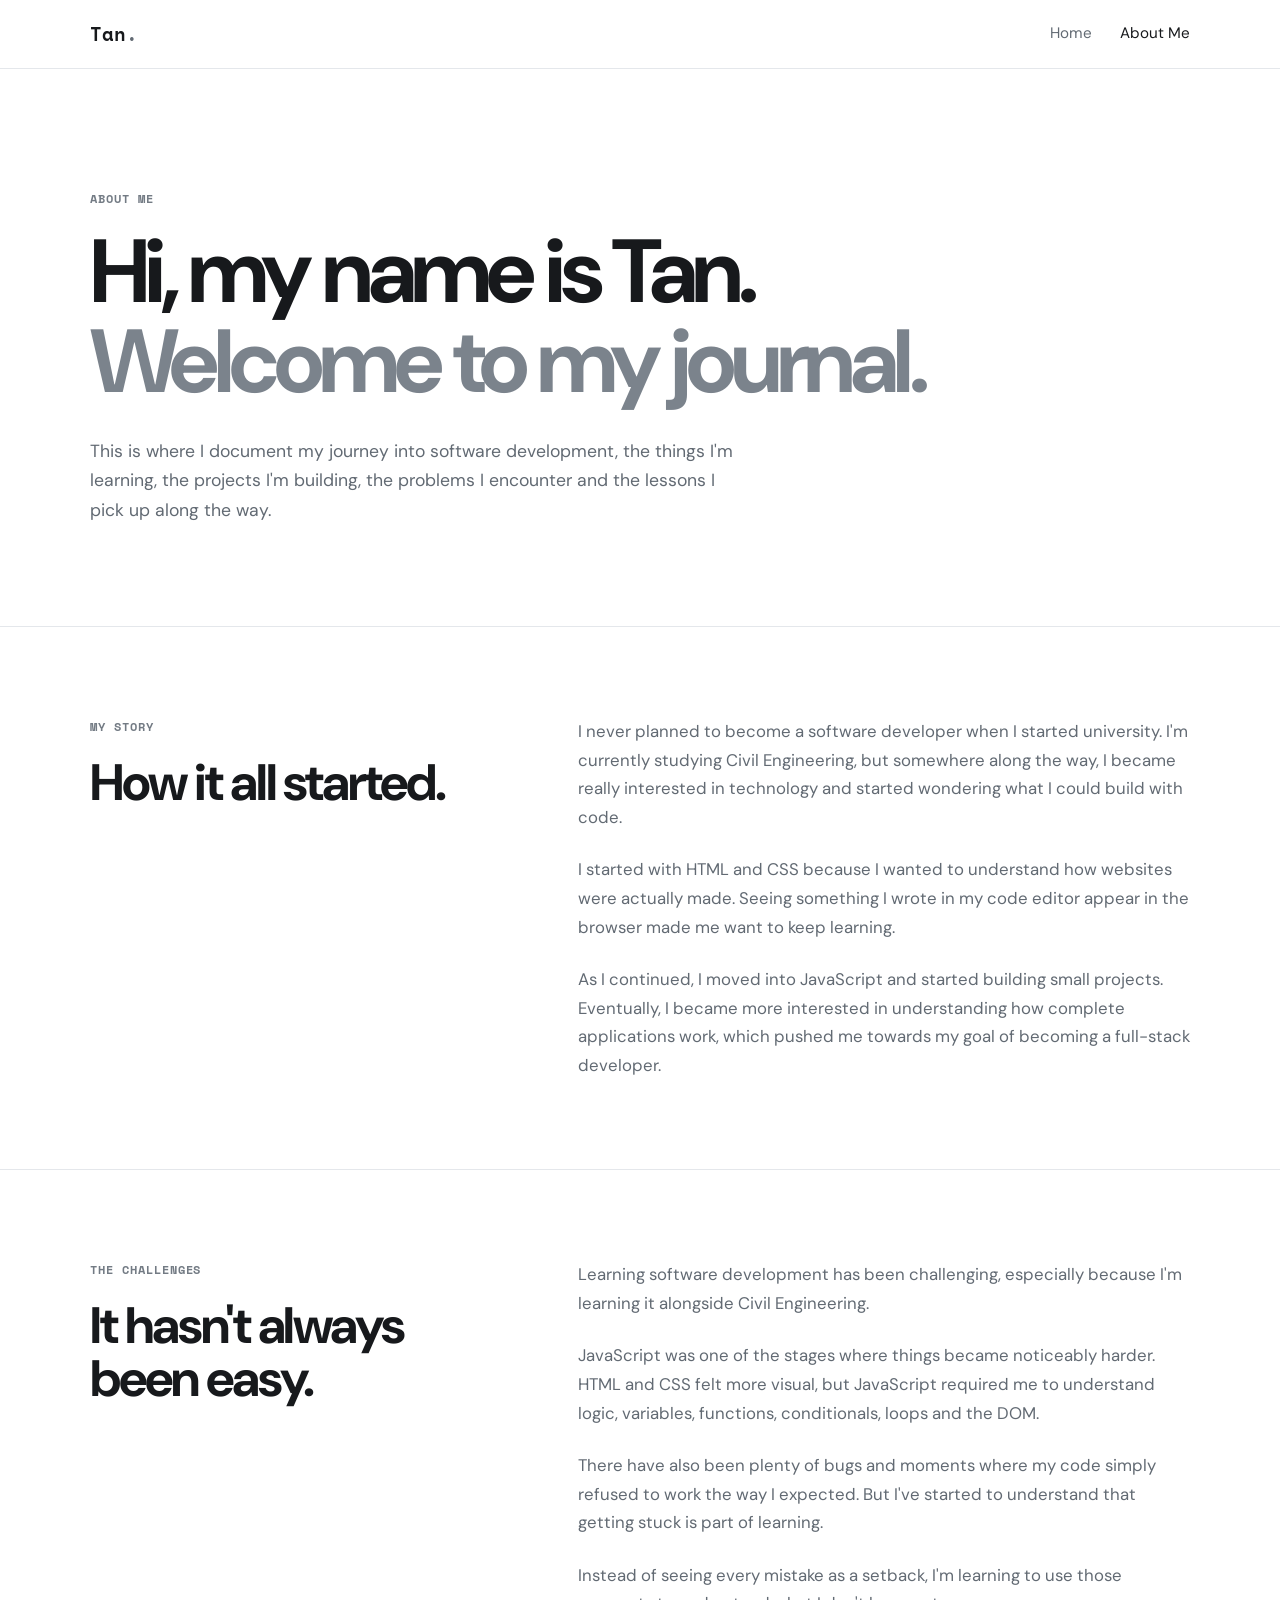
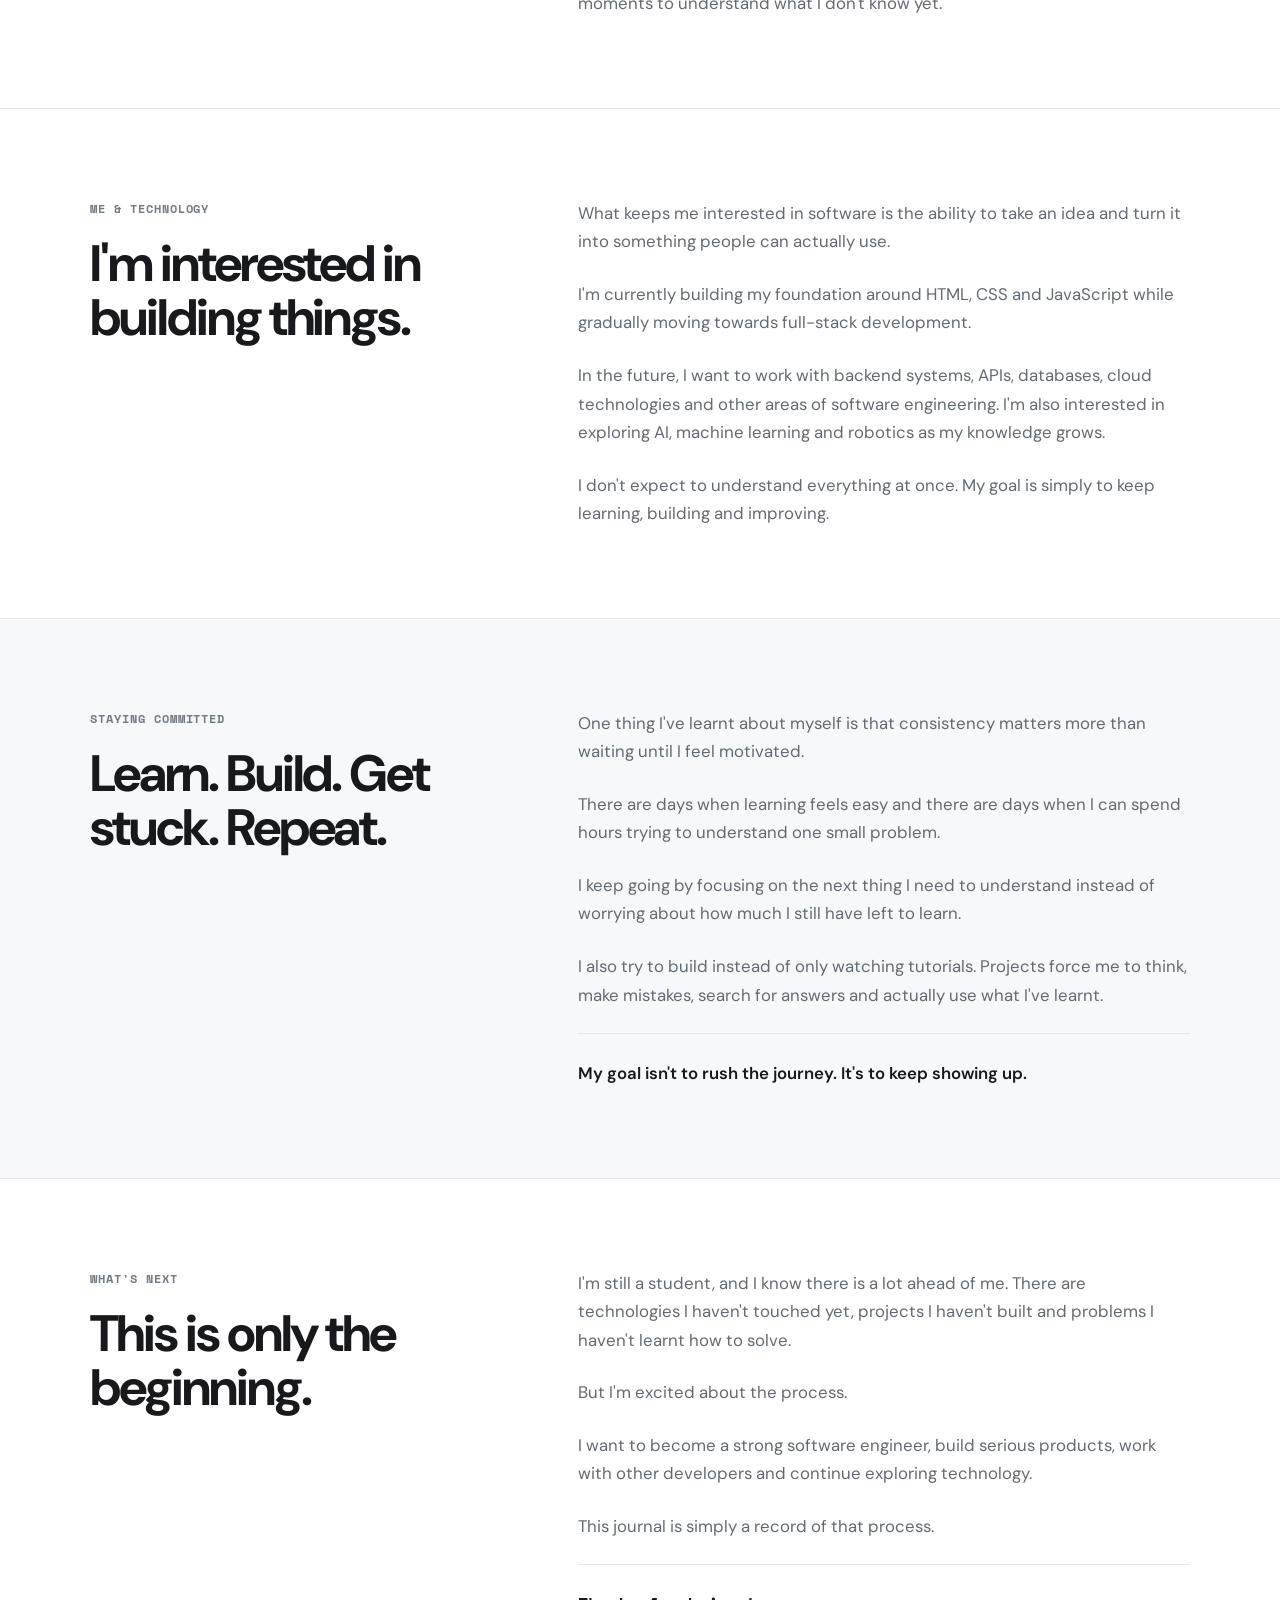
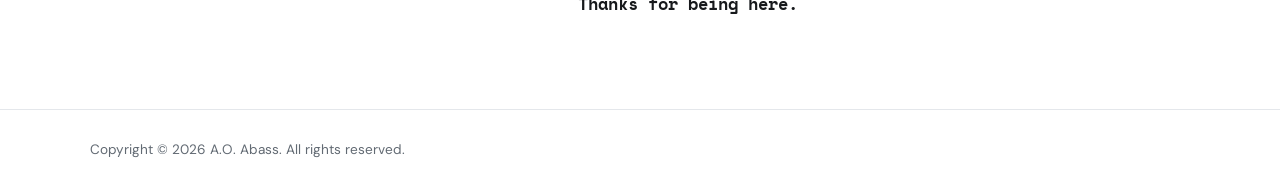
==== about-me.html @ 6098c831 "feat: complete learning journal and blog pages" ====
<!DOCTYPE html>
<html lang="en">
<head>
    <meta charset="UTF-8">
    <meta name="viewport" content="width=device-width, initial-scale=1.0">
    <title>About Me | Tan's Learning Journal</title>
    <link rel="stylesheet" href="css/about-me.css">
</head>
<body>

    <!-- ================================
         HEADER
    ================================= -->

    <header class="site-header">
        <nav class="nav container">
            <a href="index.html" class="logo">
                Tan<span>.</span>
            </a>
            <div class="nav-links">
                <a href="index.html">Home</a>
                <a href="about-me.html" class="active">About Me</a>
            </div>
        </nav>
    </header>

    <!-- ================================
         ABOUT HERO
    ================================= -->

    <main>
        <section class="about-hero">
            <div class="container">
                <p class="eyebrow">ABOUT ME</p>
                <h1>
                    Hi, my name is Tan.
                    <span>Welcome to my journal.</span>
                </h1>
                <p class="intro">
                    This is where I document my journey into software
                    development, the things I'm learning, the projects
                    I'm building, the problems I encounter and the
                    lessons I pick up along the way.
                </p>
            </div>
        </section>

        <!-- ================================
             MY STORY
        ================================= -->

        <section class="section">
            <div class="container story">
                <div class="section-heading">
                    <p class="eyebrow">MY STORY</p>
                    <h2>
                        How it all started.
                    </h2>
                </div>
                <div class="story-content">
                    <p>
                        I never planned to become a software developer
                        when I started university. I'm currently studying
                        Civil Engineering, but somewhere along the way,
                        I became really interested in technology and
                        started wondering what I could build with code.
                    </p>
                    <p>
                        I started with HTML and CSS because I wanted to
                        understand how websites were actually made.
                        Seeing something I wrote in my code editor appear
                        in the browser made me want to keep learning.
                    </p>
                    <p>
                        As I continued, I moved into JavaScript and
                        started building small projects. Eventually,
                        I became more interested in understanding how
                        complete applications work, which pushed me
                        towards my goal of becoming a full-stack
                        developer.
                    </p>
                </div>
            </div>
        </section>

        <!-- ================================
             MY CHALLENGES
        ================================= -->

        <section class="section">
            <div class="container challenges">
                <div class="section-heading">
                    <p class="eyebrow">THE CHALLENGES</p>
                    <h2>
                        It hasn't always been easy.
                    </h2>
                </div>
                <div class="challenge-content">
                    <p>
                        Learning software development has been
                        challenging, especially because I'm learning
                        it alongside Civil Engineering.
                    </p>
                    <p>
                        JavaScript was one of the stages where things
                        became noticeably harder. HTML and CSS felt
                        more visual, but JavaScript required me to
                        understand logic, variables, functions,
                        conditionals, loops and the DOM.
                    </p>
                    <p>
                        There have also been plenty of bugs and moments
                        where my code simply refused to work the way
                        I expected. But I've started to understand that
                        getting stuck is part of learning.
                    </p>
                    <p>
                        Instead of seeing every mistake as a setback,
                        I'm learning to use those moments to understand
                        what I don't know yet.
                    </p>
                </div>
            </div>
        </section>

        <!-- ================================
             ME AND TECHNOLOGY
        ================================= -->
        <section class="section">
            <div class="container tech-section">
                <div class="section-heading">
                    <p class="eyebrow">ME & TECHNOLOGY</p>
                    <h2>
                        I'm interested in building things.
                    </h2>
                </div>
                <div class="tech-content">
                    <p>
                        What keeps me interested in software is the
                        ability to take an idea and turn it into
                        something people can actually use.
                    </p>
                    <p>
                        I'm currently building my foundation around
                        HTML, CSS and JavaScript while gradually moving
                        towards full-stack development.
                    </p>
                    <p>
                        In the future, I want to work with backend
                        systems, APIs, databases, cloud technologies
                        and other areas of software engineering.
                        I'm also interested in exploring AI, machine
                        learning and robotics as my knowledge grows.
                    </p>
                    <p>
                        I don't expect to understand everything at
                        once. My goal is simply to keep learning,
                        building and improving.
                    </p>
                </div>
            </div>
        </section>

        <!-- ================================
             COMMITMENT
        ================================= -->

        <section class="section commitment-section">
            <div class="container commitment">
                <div class="section-heading">
                    <p class="eyebrow">STAYING COMMITTED</p>
                    <h2>
                        Learn. Build. Get stuck. Repeat.
                    </h2>
                </div>
                <div class="commitment-content">
                    <p>
                        One thing I've learnt about myself is that
                        consistency matters more than waiting until
                        I feel motivated.
                    </p>
                    <p>
                        There are days when learning feels easy and
                        there are days when I can spend hours trying
                        to understand one small problem.
                    </p>
                    <p>
                        I keep going by focusing on the next thing
                        I need to understand instead of worrying about
                        how much I still have left to learn.
                    </p>
                    <p>
                        I also try to build instead of only watching
                        tutorials. Projects force me to think, make
                        mistakes, search for answers and actually use
                        what I've learnt.
                    </p>
                    <p class="highlight">
                        My goal isn't to rush the journey.
                        It's to keep showing up.
                    </p>
                </div>
            </div>
        </section>

        <!-- ================================
             WHERE I'M GOING
        ================================= -->

        <section class="section">
            <div class="container future">
                <div class="section-heading">
                    <p class="eyebrow">WHAT'S NEXT</p>
                    <h2>
                        This is only the beginning.
                    </h2>
                </div>
                <div class="future-content">
                    <p>
                        I'm still a student, and I know there is a lot
                        ahead of me. There are technologies I haven't
                        touched yet, projects I haven't built and
                        problems I haven't learnt how to solve.
                    </p>
                    <p>
                        But I'm excited about the process.
                    </p>
                    <p>
                        I want to become a strong software engineer,
                        build serious products, work with other
                        developers and continue exploring technology.
                    </p>
                    <p>
                        This journal is simply a record of that process.
                    </p>
                    <p class="final-line">
                        Thanks for being here.
                    </p>
                </div>
            </div>
        </section>
    </main>

    <!-- ================================
         FOOTER
    ================================= -->

    <footer class="footer">
        <div class="container footer-content">
            <p>
                Copyright &copy; 2026 A.O. Abass. All rights reserved.
            </p>
        </div>
    </footer>
</body>
</html>
---- css/about-me.css ----
/* ========================================
   GOOGLE FONTS
======================================== */

@import url('https://fonts.googleapis.com/css2?family=DM+Sans:wght@400;500;600;700&family=Space+Mono:wght@400;700&display=swap');


/* ========================================
   ROOT VARIABLES
======================================== */

:root {
    --background: #ffffff;
    --surface: #f7f8fa;
    --text: #17191c;
    --muted: #626a73;
    --border: #e4e7eb;
    --accent: #111111;
}


/* ========================================
   RESET
======================================== */

* {
    box-sizing: border-box;
}

html {
    scroll-behavior: smooth;
    scrollbar-width: none;
}

html::-webkit-scrollbar {
    display: none;
}

body {
    margin: 0;
    background: var(--background);
    color: var(--text);
    font-family: "DM Sans", sans-serif;
    line-height: 1.7;
}


/* ========================================
   GLOBAL
======================================== */

.container {
    width: min(1100px, calc(100% - 40px));
    margin: 0 auto;
}

p {
    margin-top: 0;
}

a {
    color: inherit;
}


/* ========================================
   HEADER
======================================== */

.site-header {
    position: sticky;
    top: 0;
    z-index: 100;
    background: rgba(255, 255, 255, 0.94);
    border-bottom: 1px solid var(--border);
    backdrop-filter: blur(10px);
}

.nav {
    min-height: 68px;
    display: flex;
    align-items: center;
    justify-content: space-between;
}

.logo {
    font-family: "Space Mono", monospace;
    font-size: 1.2rem;
    font-weight: 700;
    text-decoration: none;
}

.logo span {
    color: var(--muted);
}

.nav-links {
    display: flex;
    gap: 28px;
}

.nav-links a {
    color: var(--muted);
    text-decoration: none;
    font-size: 0.95rem;
    transition: color 0.2s ease;
}

.nav-links a:hover,
.nav-links a.active {
    color: var(--text);
}


/* ========================================
   ABOUT HERO
======================================== */

.about-hero {
    padding: 120px 0 100px;
    border-bottom: 1px solid var(--border);
}

.eyebrow {
    margin-bottom: 18px;
    color: #737b84;
    font-family: "Space Mono", monospace;
    font-size: 0.75rem;
    font-weight: 700;
    letter-spacing: 0.08em;
}

.about-hero h1 {
    max-width: 850px;
    margin: 0 0 30px;
    font-size: clamp(2.8rem, 7vw, 5.8rem);
    line-height: 1;
    letter-spacing: -0.055em;
}

.about-hero h1 span {
    display: block;
    color: #7b838c;
}

.intro {
    max-width: 650px;
    margin: 0;
    color: var(--muted);
    font-size: 1.1rem;
}


/* ========================================
   SECTIONS
======================================== */

.section {
    padding: 90px 0;
    border-bottom: 1px solid var(--border);
}

.section-heading {
    margin-bottom: 45px;
}

.section-heading h2 {
    max-width: 700px;
    margin: 0;
    font-size: clamp(2rem, 4vw, 3.4rem);
    line-height: 1.05;
    letter-spacing: -0.04em;
}


/* ========================================
   CONTENT LAYOUT
======================================== */

.story,
.challenges,
.tech-section,
.commitment,
.future {
    display: grid;
    grid-template-columns: 0.8fr 1.2fr;
    gap: 80px;
}

.story .section-heading,
.challenges .section-heading,
.tech-section .section-heading,
.commitment .section-heading,
.future .section-heading {
    margin-bottom: 0;
}

.story-content,
.challenge-content,
.tech-content,
.commitment-content,
.future-content {
    max-width: 620px;
    color: var(--muted);
    font-size: 1.05rem;
}

.story-content p,
.challenge-content p,
.tech-content p,
.commitment-content p,
.future-content p {
    margin-bottom: 24px;
}

.story-content p:last-child,
.challenge-content p:last-child,
.tech-content p:last-child,
.commitment-content p:last-child,
.future-content p:last-child {
    margin-bottom: 0;
}


/* ========================================
   COMMITMENT
======================================== */

.commitment-section {
    background: var(--surface);
}

.highlight {
    padding-top: 25px;
    color: var(--text);
    font-weight: 600;
    border-top: 1px solid var(--border);
}


/* ========================================
   FINAL LINE
======================================== */

.final-line {
    padding-top: 25px;
    color: var(--text);
    font-family: "Space Mono", monospace;
    font-weight: 700;
    border-top: 1px solid var(--border);
}


/* ========================================
   FOOTER
======================================== */

.footer {
    padding: 28px 0;
    color: var(--muted);
    font-size: 0.85rem;
}

.footer-content {
    display: flex;
    align-items: center;
    justify-content: space-between;
}

.footer p {
    margin: 0;
}


/* ========================================
   MEDIA QUERIES
======================================== */

@media (max-width: 800px) {

    .about-hero {
        padding: 90px 0 80px;
    }

    .story,
    .challenges,
    .tech-section,
    .commitment,
    .future {
        grid-template-columns: 1fr;
        gap: 35px;
    }

    .section-heading {
        margin-bottom: 0;
    }
}


@media (max-width: 600px) {

    .container {
        width: min(100% - 28px, 1100px);
    }

    .nav {
        min-height: 62px;
    }

    .nav-links {
        gap: 16px;
    }

    .nav-links a {
        font-size: 0.85rem;
    }

    .about-hero {
        padding: 75px 0 70px;
    }

    .about-hero h1 {
        font-size: clamp(2.5rem, 14vw, 4rem);
        line-height: 1.02;
    }

    .intro {
        font-size: 1rem;
    }

    .section {
        padding: 70px 0;
    }

    .section-heading h2 {
        font-size: 2.2rem;
    }

    .story-content,
    .challenge-content,
    .tech-content,
    .commitment-content,
    .future-content {
        font-size: 1rem;
    }

    .footer-content {
        flex-direction: column;
        align-items: flex-start;
        gap: 6px;
    }
}
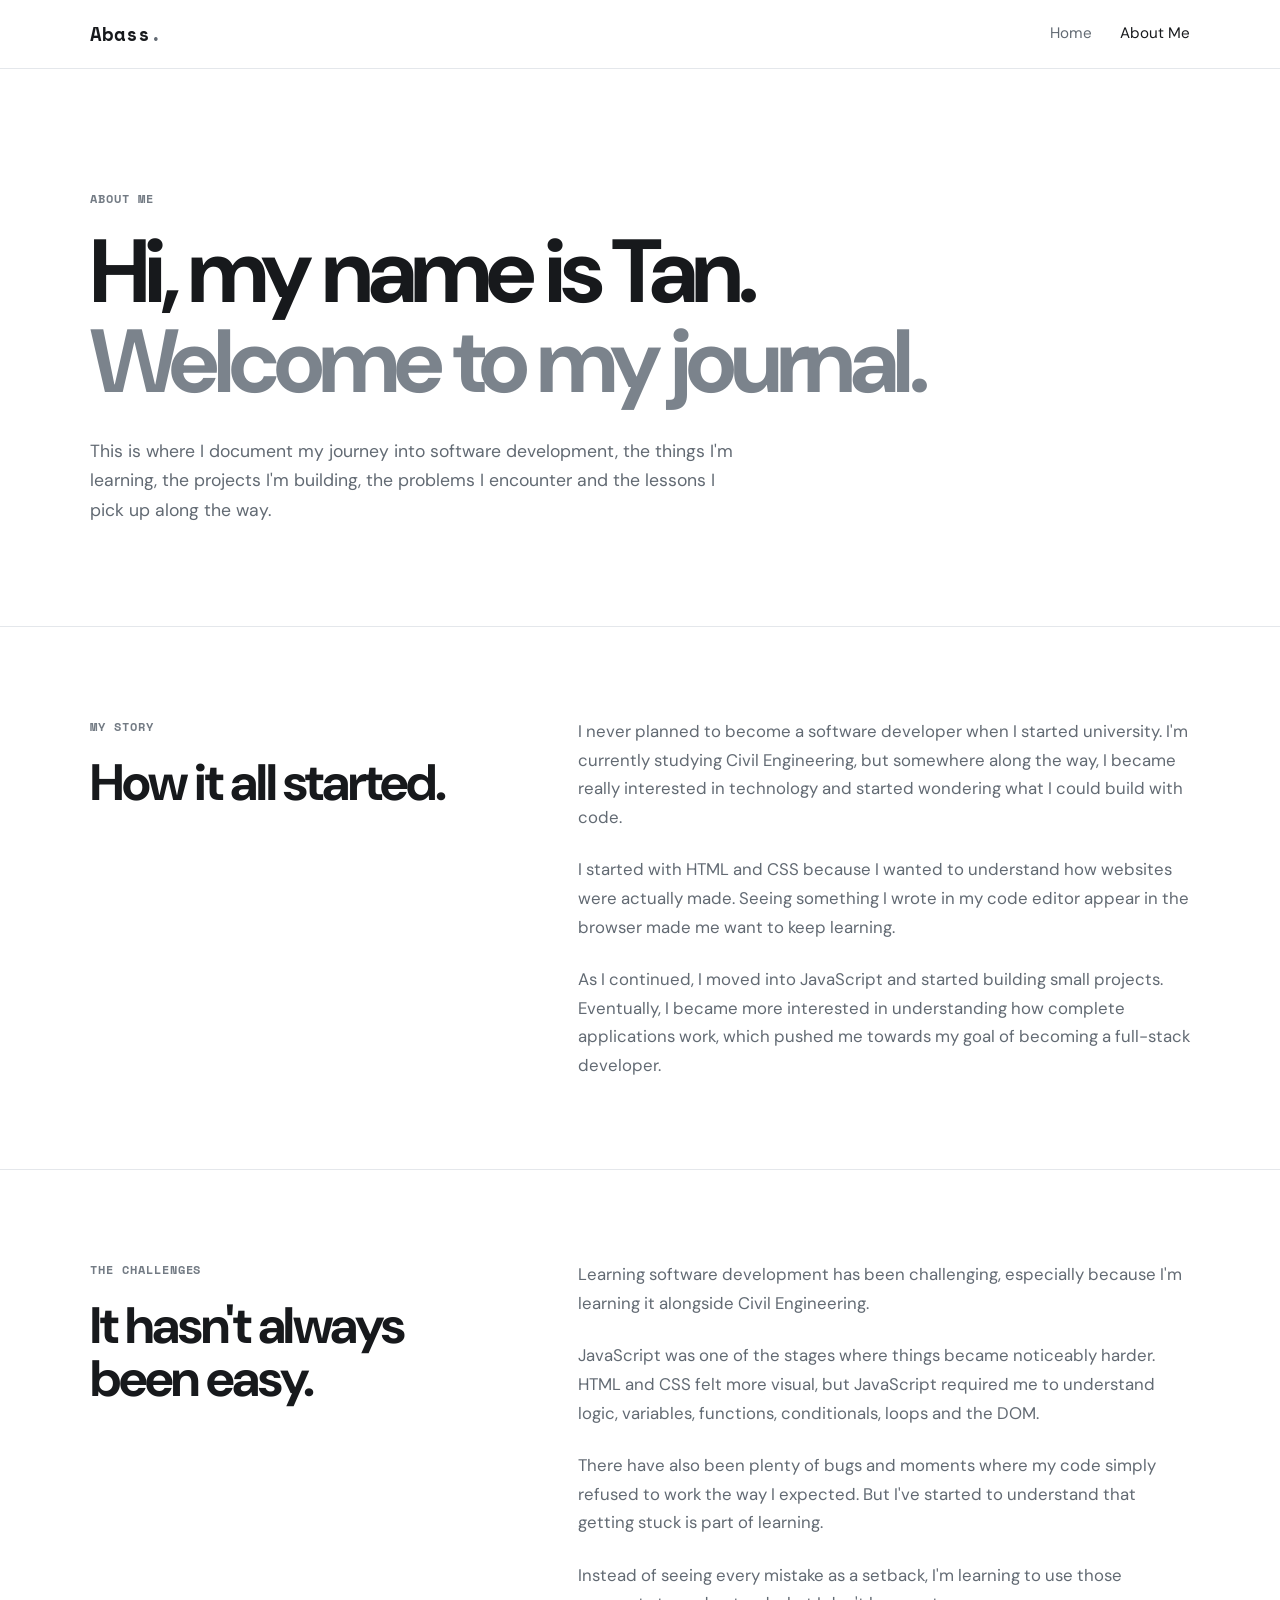
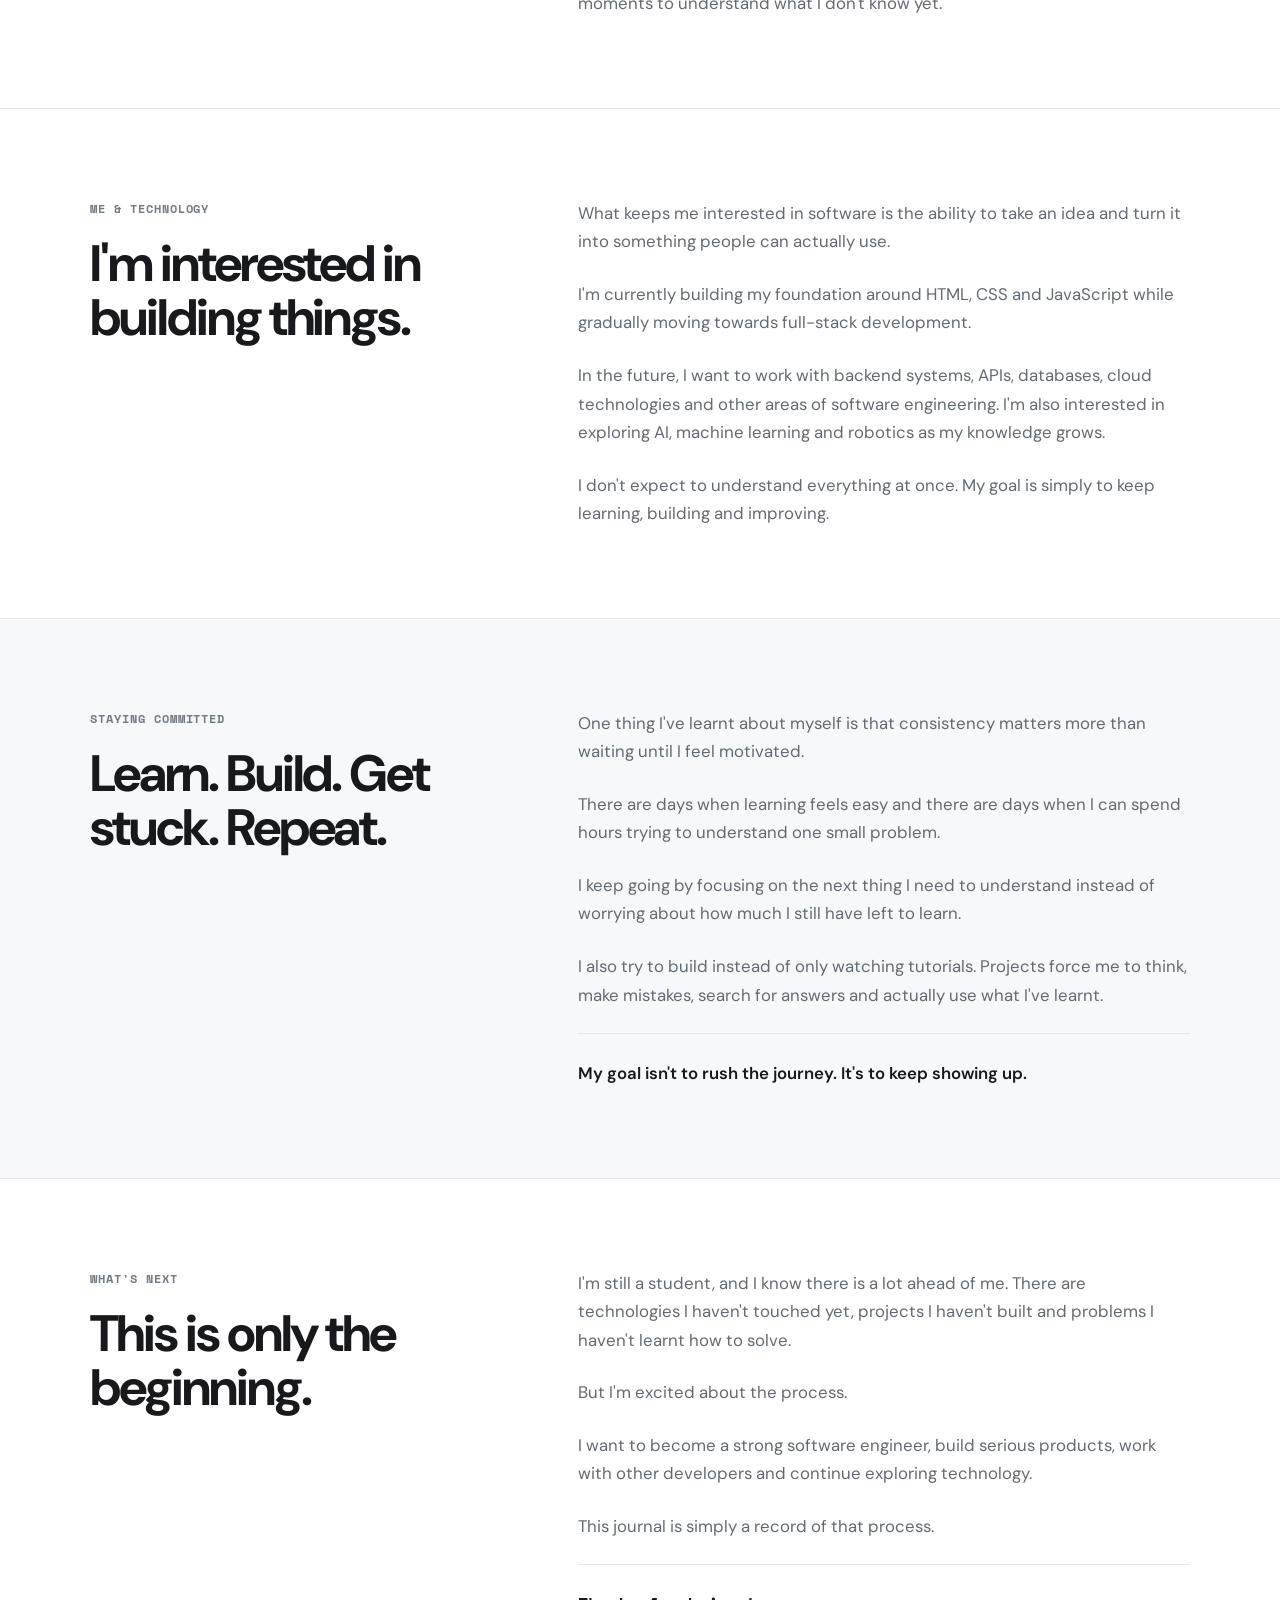
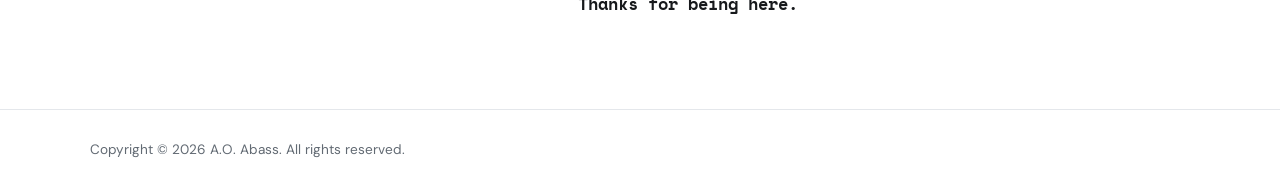
==== commit 93f83f95: "Updated about-me.html" ====
--- a/about-me.html
+++ b/about-me.html
@@ -15,7 +15,7 @@
     <header class="site-header">
         <nav class="nav container">
             <a href="index.html" class="logo">
-                Tan<span>.</span>
+                Abass<span>.</span>
             </a>
             <div class="nav-links">
                 <a href="index.html">Home</a>
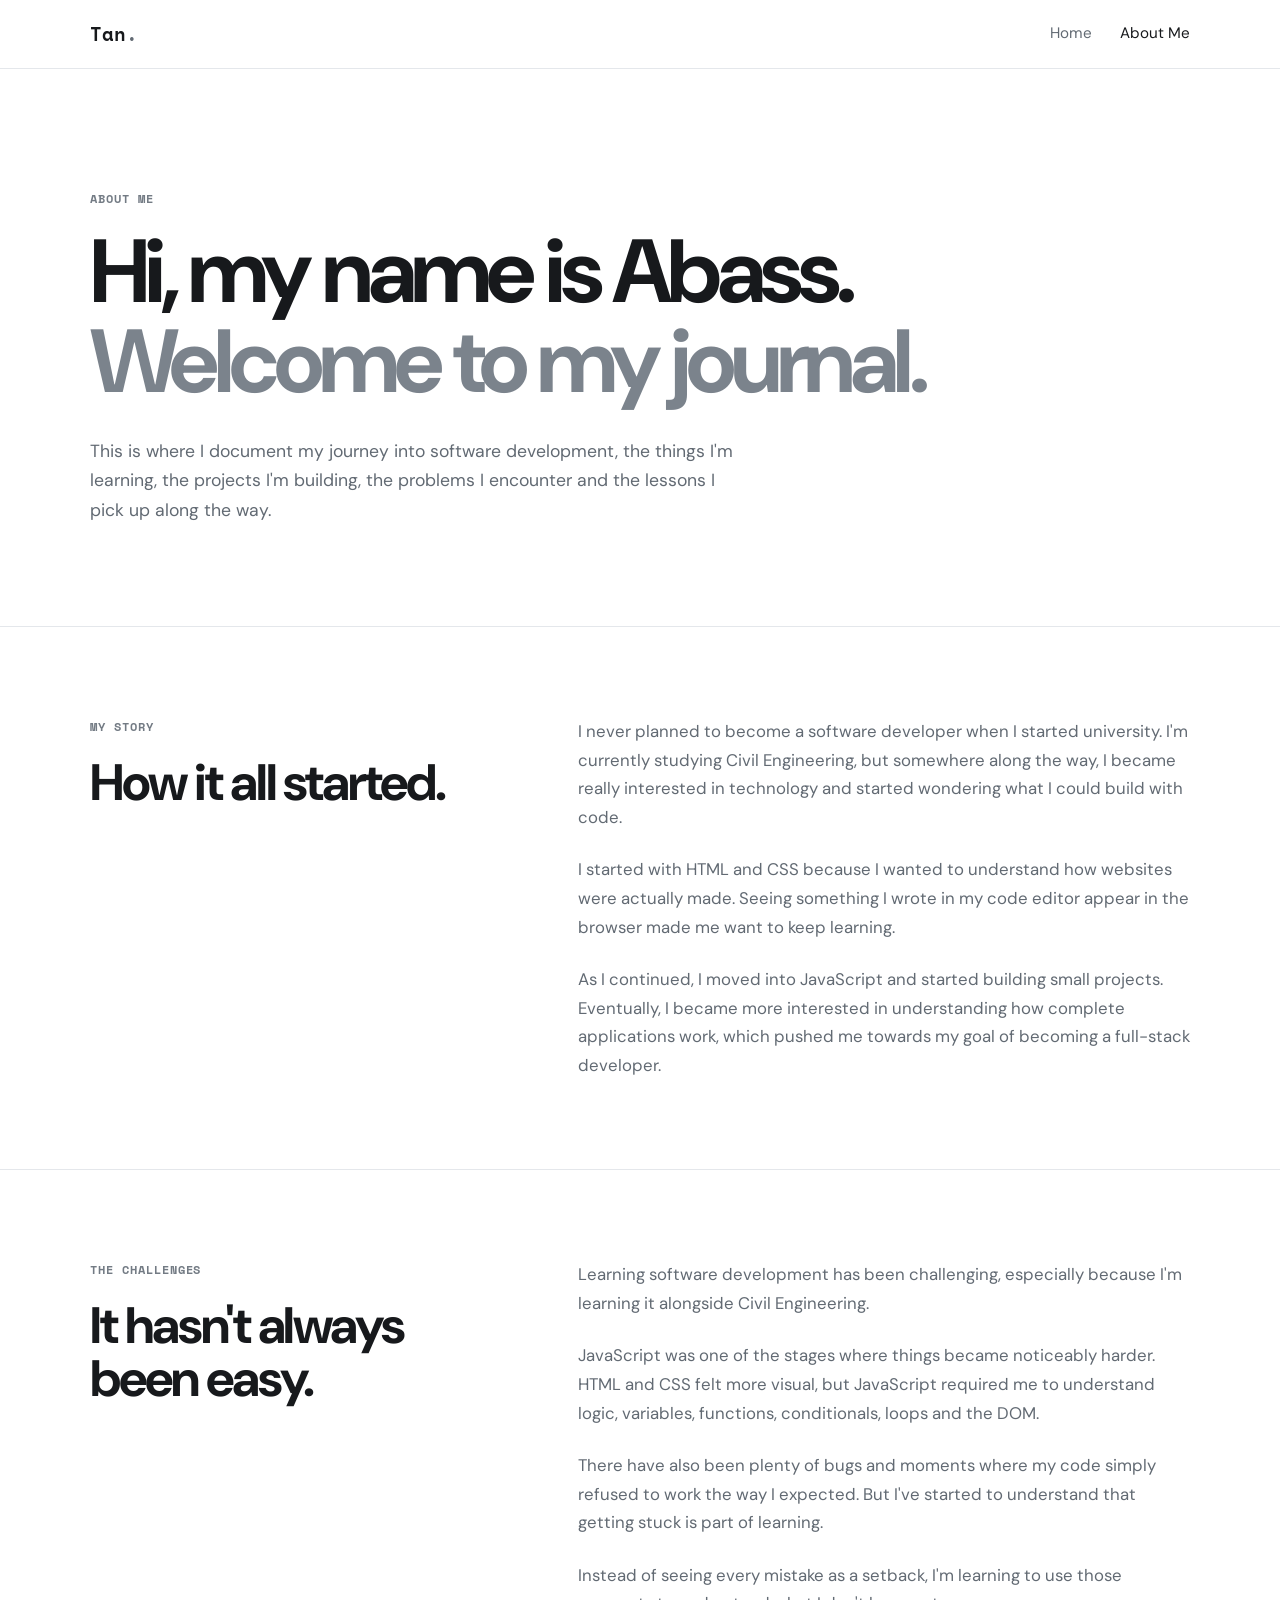
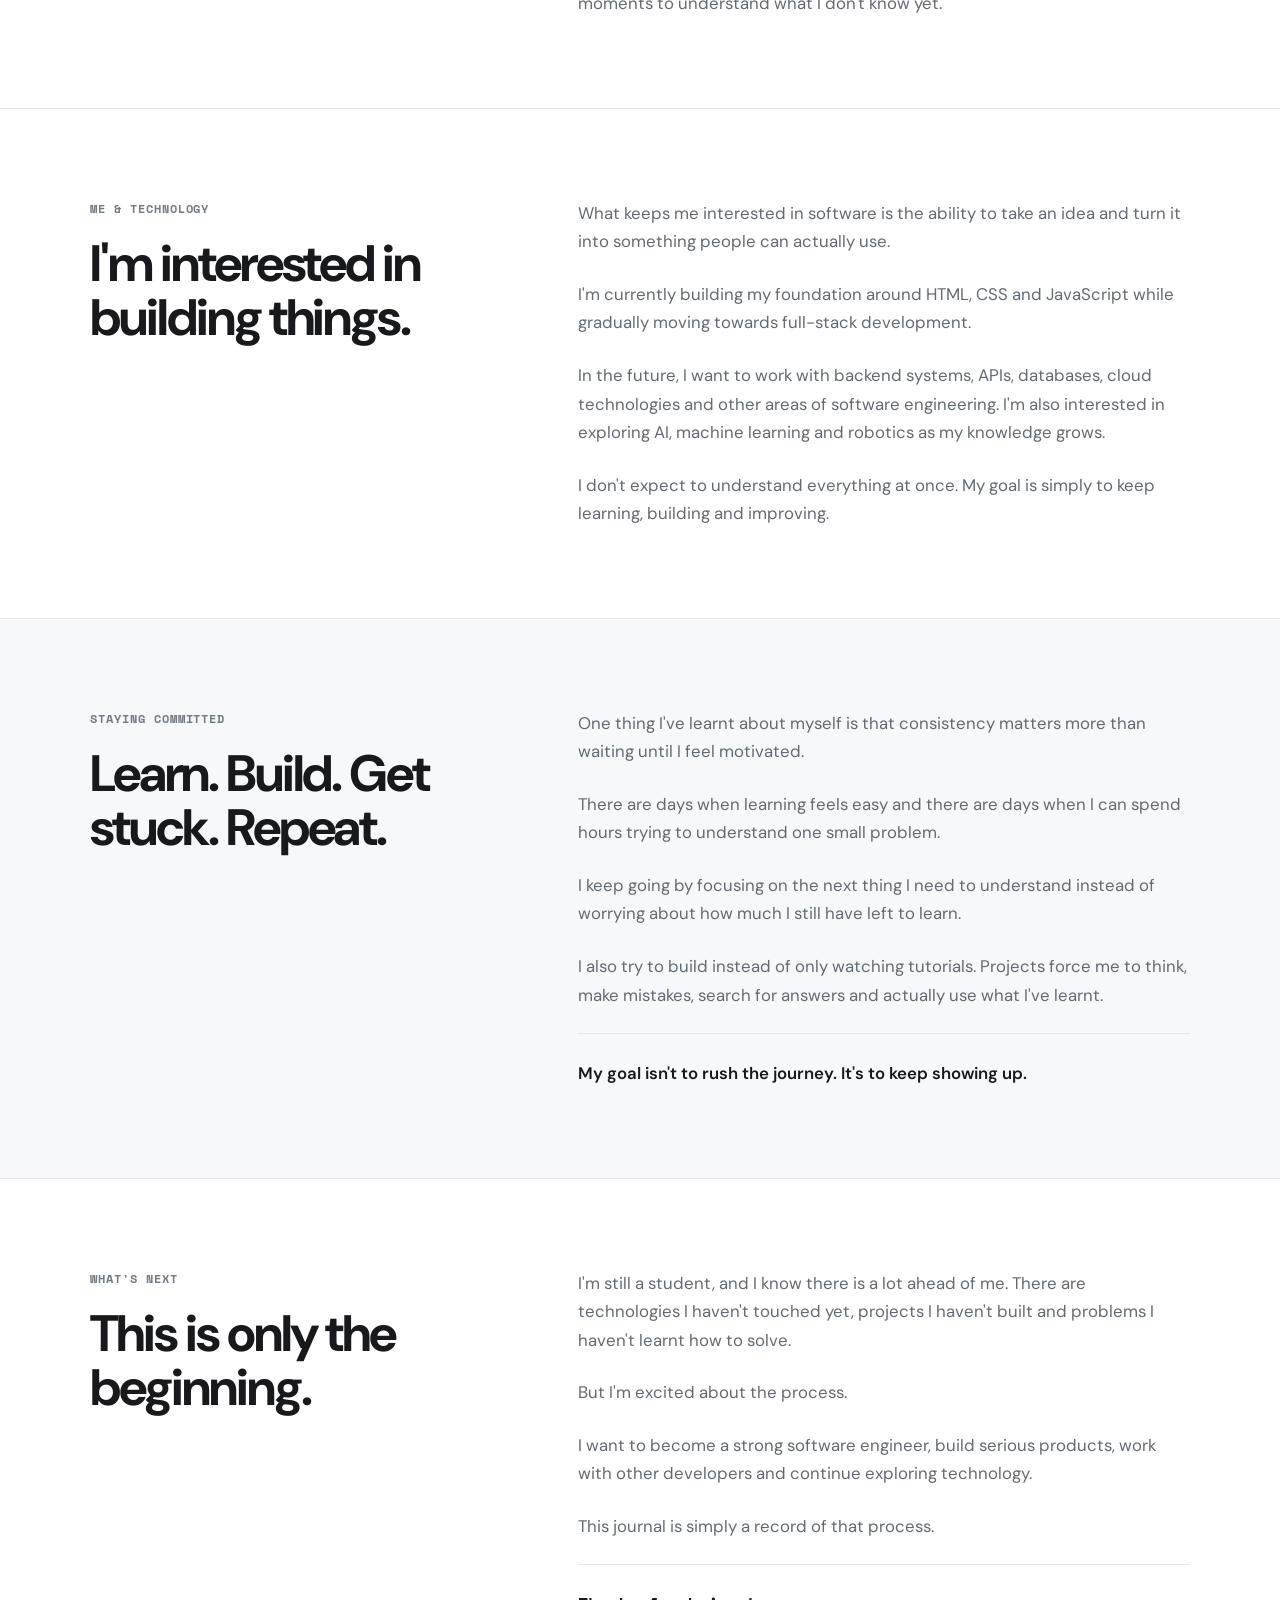
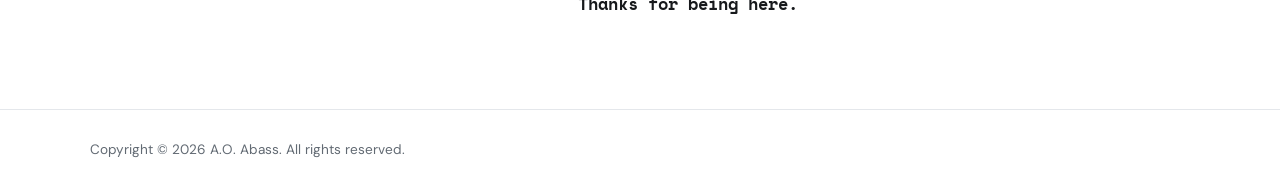
==== commit 086e1f76: "Update about-me.html" ====
--- a/about-me.html
+++ b/about-me.html
@@ -15,7 +15,7 @@
     <header class="site-header">
         <nav class="nav container">
             <a href="index.html" class="logo">
-                Abass<span>.</span>
+                Tan<span>.</span>
             </a>
             <div class="nav-links">
                 <a href="index.html">Home</a>
@@ -33,7 +33,7 @@
             <div class="container">
                 <p class="eyebrow">ABOUT ME</p>
                 <h1>
-                    Hi, my name is Tan.
+                    Hi, my name is Abass.
                     <span>Welcome to my journal.</span>
                 </h1>
                 <p class="intro">
